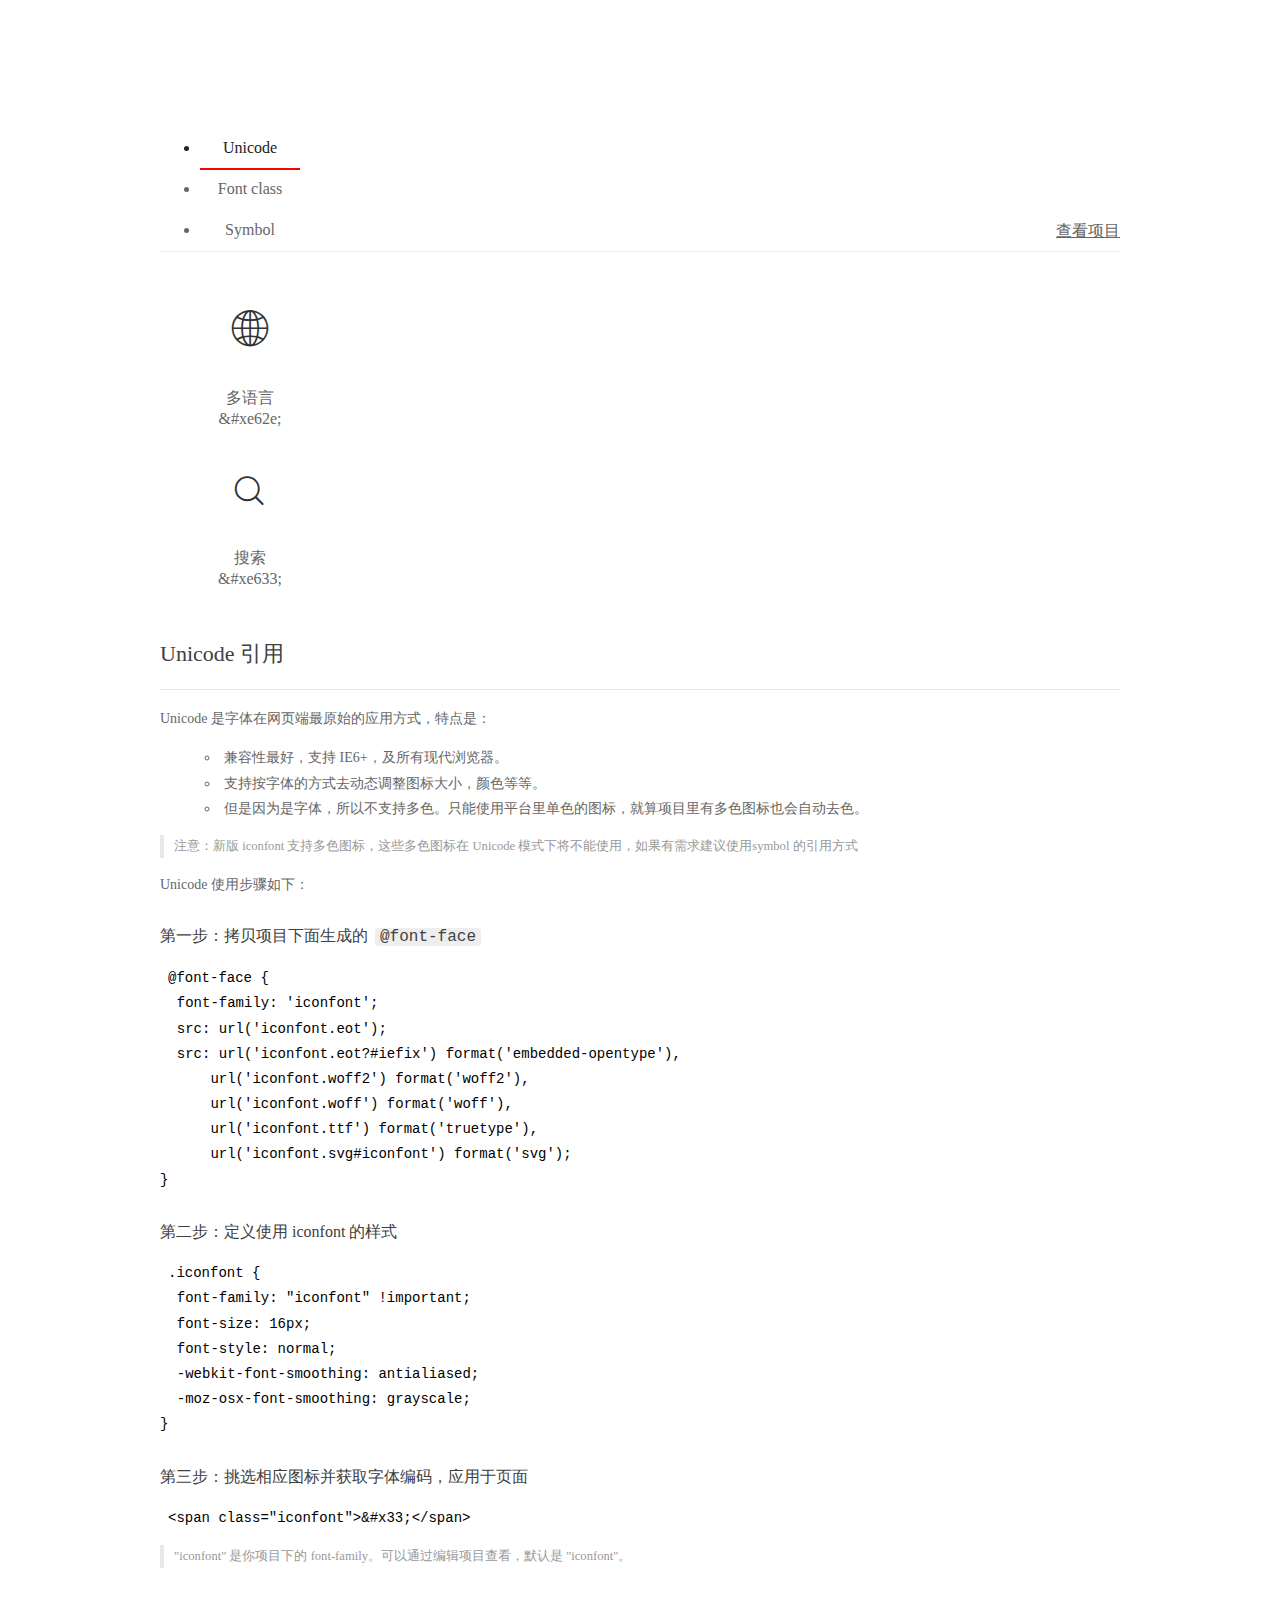
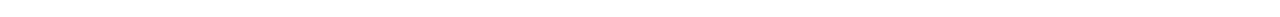
==== nova-free/assets/fonts/demo_index.html @ 1ddeea86 "first commit" ====
<!DOCTYPE html>
<html>
<head>
  <meta charset="utf-8"/>
  <title>IconFont Demo</title>
  <link rel="shortcut icon" href="https://img.alicdn.com/tps/i4/TB1_oz6GVXXXXaFXpXXJDFnIXXX-64-64.ico" type="image/x-icon"/>
  <link rel="stylesheet" href="https://g.alicdn.com/thx/cube/1.3.2/cube.min.css">
  <link rel="stylesheet" href="demo.css">
  <link rel="stylesheet" href="iconfont.css">
  <script src="iconfont.js"></script>
  <!-- jQuery -->
  <script src="https://a1.alicdn.com/oss/uploads/2018/12/26/7bfddb60-08e8-11e9-9b04-53e73bb6408b.js"></script>
  <!-- 代码高亮 -->
  <script src="https://a1.alicdn.com/oss/uploads/2018/12/26/a3f714d0-08e6-11e9-8a15-ebf944d7534c.js"></script>
</head>
<body>
  <div class="main">
    <h1 class="logo"><a href="https://www.iconfont.cn/" title="iconfont 首页" target="_blank">&#xe86b;</a></h1>
    <div class="nav-tabs">
      <ul id="tabs" class="dib-box">
        <li class="dib active"><span>Unicode</span></li>
        <li class="dib"><span>Font class</span></li>
        <li class="dib"><span>Symbol</span></li>
      </ul>
      
      <a href="https://www.iconfont.cn/manage/index?manage_type=myprojects&projectId=1523147" target="_blank" class="nav-more">查看项目</a>
      
    </div>
    <div class="tab-container">
      <div class="content unicode" style="display: block;">
          <ul class="icon_lists dib-box">
          
            <li class="dib">
              <span class="icon iconfont">&#xe62e;</span>
                <div class="name">多语言</div>
                <div class="code-name">&amp;#xe62e;</div>
              </li>
          
            <li class="dib">
              <span class="icon iconfont">&#xe633;</span>
                <div class="name">搜索</div>
                <div class="code-name">&amp;#xe633;</div>
              </li>
          
          </ul>
          <div class="article markdown">
          <h2 id="unicode-">Unicode 引用</h2>
          <hr>

          <p>Unicode 是字体在网页端最原始的应用方式，特点是：</p>
          <ul>
            <li>兼容性最好，支持 IE6+，及所有现代浏览器。</li>
            <li>支持按字体的方式去动态调整图标大小，颜色等等。</li>
            <li>但是因为是字体，所以不支持多色。只能使用平台里单色的图标，就算项目里有多色图标也会自动去色。</li>
          </ul>
          <blockquote>
            <p>注意：新版 iconfont 支持多色图标，这些多色图标在 Unicode 模式下将不能使用，如果有需求建议使用symbol 的引用方式</p>
          </blockquote>
          <p>Unicode 使用步骤如下：</p>
          <h3 id="-font-face">第一步：拷贝项目下面生成的 <code>@font-face</code></h3>
<pre><code class="language-css"
>@font-face {
  font-family: 'iconfont';
  src: url('iconfont.eot');
  src: url('iconfont.eot?#iefix') format('embedded-opentype'),
      url('iconfont.woff2') format('woff2'),
      url('iconfont.woff') format('woff'),
      url('iconfont.ttf') format('truetype'),
      url('iconfont.svg#iconfont') format('svg');
}
</code></pre>
          <h3 id="-iconfont-">第二步：定义使用 iconfont 的样式</h3>
<pre><code class="language-css"
>.iconfont {
  font-family: "iconfont" !important;
  font-size: 16px;
  font-style: normal;
  -webkit-font-smoothing: antialiased;
  -moz-osx-font-smoothing: grayscale;
}
</code></pre>
          <h3 id="-">第三步：挑选相应图标并获取字体编码，应用于页面</h3>
<pre>
<code class="language-html"
>&lt;span class="iconfont"&gt;&amp;#x33;&lt;/span&gt;
</code></pre>
          <blockquote>
            <p>"iconfont" 是你项目下的 font-family。可以通过编辑项目查看，默认是 "iconfont"。</p>
          </blockquote>
          </div>
      </div>
      <div class="content font-class">
        <ul class="icon_lists dib-box">
          
          <li class="dib">
            <span class="icon iconfont icon-duoyuyan"></span>
            <div class="name">
              多语言
            </div>
            <div class="code-name">.icon-duoyuyan
            </div>
          </li>
          
          <li class="dib">
            <span class="icon iconfont icon-sousuo"></span>
            <div class="name">
              搜索
            </div>
            <div class="code-name">.icon-sousuo
            </div>
          </li>
          
        </ul>
        <div class="article markdown">
        <h2 id="font-class-">font-class 引用</h2>
        <hr>

        <p>font-class 是 Unicode 使用方式的一种变种，主要是解决 Unicode 书写不直观，语意不明确的问题。</p>
        <p>与 Unicode 使用方式相比，具有如下特点：</p>
        <ul>
          <li>兼容性良好，支持 IE8+，及所有现代浏览器。</li>
          <li>相比于 Unicode 语意明确，书写更直观。可以很容易分辨这个 icon 是什么。</li>
          <li>因为使用 class 来定义图标，所以当要替换图标时，只需要修改 class 里面的 Unicode 引用。</li>
          <li>不过因为本质上还是使用的字体，所以多色图标还是不支持的。</li>
        </ul>
        <p>使用步骤如下：</p>
        <h3 id="-fontclass-">第一步：引入项目下面生成的 fontclass 代码：</h3>
<pre><code class="language-html">&lt;link rel="stylesheet" href="./iconfont.css"&gt;
</code></pre>
        <h3 id="-">第二步：挑选相应图标并获取类名，应用于页面：</h3>
<pre><code class="language-html">&lt;span class="iconfont icon-xxx"&gt;&lt;/span&gt;
</code></pre>
        <blockquote>
          <p>"
            iconfont" 是你项目下的 font-family。可以通过编辑项目查看，默认是 "iconfont"。</p>
        </blockquote>
      </div>
      </div>
      <div class="content symbol">
          <ul class="icon_lists dib-box">
          
            <li class="dib">
                <svg class="icon svg-icon" aria-hidden="true">
                  <use xlink:href="#icon-duoyuyan"></use>
                </svg>
                <div class="name">多语言</div>
                <div class="code-name">#icon-duoyuyan</div>
            </li>
          
            <li class="dib">
                <svg class="icon svg-icon" aria-hidden="true">
                  <use xlink:href="#icon-sousuo"></use>
                </svg>
                <div class="name">搜索</div>
                <div class="code-name">#icon-sousuo</div>
            </li>
          
          </ul>
          <div class="article markdown">
          <h2 id="symbol-">Symbol 引用</h2>
          <hr>

          <p>这是一种全新的使用方式，应该说这才是未来的主流，也是平台目前推荐的用法。相关介绍可以参考这篇<a href="">文章</a>
            这种用法其实是做了一个 SVG 的集合，与另外两种相比具有如下特点：</p>
          <ul>
            <li>支持多色图标了，不再受单色限制。</li>
            <li>通过一些技巧，支持像字体那样，通过 <code>font-size</code>, <code>color</code> 来调整样式。</li>
            <li>兼容性较差，支持 IE9+，及现代浏览器。</li>
            <li>浏览器渲染 SVG 的性能一般，还不如 png。</li>
          </ul>
          <p>使用步骤如下：</p>
          <h3 id="-symbol-">第一步：引入项目下面生成的 symbol 代码：</h3>
<pre><code class="language-html">&lt;script src="./iconfont.js"&gt;&lt;/script&gt;
</code></pre>
          <h3 id="-css-">第二步：加入通用 CSS 代码（引入一次就行）：</h3>
<pre><code class="language-html">&lt;style&gt;
.icon {
  width: 1em;
  height: 1em;
  vertical-align: -0.15em;
  fill: currentColor;
  overflow: hidden;
}
&lt;/style&gt;
</code></pre>
          <h3 id="-">第三步：挑选相应图标并获取类名，应用于页面：</h3>
<pre><code class="language-html">&lt;svg class="icon" aria-hidden="true"&gt;
  &lt;use xlink:href="#icon-xxx"&gt;&lt;/use&gt;
&lt;/svg&gt;
</code></pre>
          </div>
      </div>

    </div>
  </div>
  <script>
  $(document).ready(function () {
      $('.tab-container .content:first').show()

      $('#tabs li').click(function (e) {
        var tabContent = $('.tab-container .content')
        var index = $(this).index()

        if ($(this).hasClass('active')) {
          return
        } else {
          $('#tabs li').removeClass('active')
          $(this).addClass('active')

          tabContent.hide().eq(index).fadeIn()
        }
      })
    })
  </script>
</body>
</html>
---- nova-free/assets/fonts/demo.css ----
/* Logo 字体 */
@font-face {
  font-family: "iconfont logo";
  src: url('https://at.alicdn.com/t/font_985780_km7mi63cihi.eot?t=1545807318834');
  src: url('https://at.alicdn.com/t/font_985780_km7mi63cihi.eot?t=1545807318834#iefix') format('embedded-opentype'),
    url('https://at.alicdn.com/t/font_985780_km7mi63cihi.woff?t=1545807318834') format('woff'),
    url('https://at.alicdn.com/t/font_985780_km7mi63cihi.ttf?t=1545807318834') format('truetype'),
    url('https://at.alicdn.com/t/font_985780_km7mi63cihi.svg?t=1545807318834#iconfont') format('svg');
}

.logo {
  font-family: "iconfont logo";
  font-size: 160px;
  font-style: normal;
  -webkit-font-smoothing: antialiased;
  -moz-osx-font-smoothing: grayscale;
}

/* tabs */
.nav-tabs {
  position: relative;
}

.nav-tabs .nav-more {
  position: absolute;
  right: 0;
  bottom: 0;
  height: 42px;
  line-height: 42px;
  color: #666;
}

#tabs {
  border-bottom: 1px solid #eee;
}

#tabs li {
  cursor: pointer;
  width: 100px;
  height: 40px;
  line-height: 40px;
  text-align: center;
  font-size: 16px;
  border-bottom: 2px solid transparent;
  position: relative;
  z-index: 1;
  margin-bottom: -1px;
  color: #666;
}


#tabs .active {
  border-bottom-color: #f00;
  color: #222;
}

.tab-container .content {
  display: none;
}

/* 页面布局 */
.main {
  padding: 30px 100px;
  width: 960px;
  margin: 0 auto;
}

.main .logo {
  color: #333;
  text-align: left;
  margin-bottom: 30px;
  line-height: 1;
  height: 110px;
  margin-top: -50px;
  overflow: hidden;
  *zoom: 1;
}

.main .logo a {
  font-size: 160px;
  color: #333;
}

.helps {
  margin-top: 40px;
}

.helps pre {
  padding: 20px;
  margin: 10px 0;
  border: solid 1px #e7e1cd;
  background-color: #fffdef;
  overflow: auto;
}

.icon_lists {
  width: 100% !important;
  overflow: hidden;
  *zoom: 1;
}

.icon_lists li {
  width: 100px;
  margin-bottom: 10px;
  margin-right: 20px;
  text-align: center;
  list-style: none !important;
  cursor: default;
}

.icon_lists li .code-name {
  line-height: 1.2;
}

.icon_lists .icon {
  display: block;
  height: 100px;
  line-height: 100px;
  font-size: 42px;
  margin: 10px auto;
  color: #333;
  -webkit-transition: font-size 0.25s linear, width 0.25s linear;
  -moz-transition: font-size 0.25s linear, width 0.25s linear;
  transition: font-size 0.25s linear, width 0.25s linear;
}

.icon_lists .icon:hover {
  font-size: 100px;
}

.icon_lists .svg-icon {
  /* 通过设置 font-size 来改变图标大小 */
  width: 1em;
  /* 图标和文字相邻时，垂直对齐 */
  vertical-align: -0.15em;
  /* 通过设置 color 来改变 SVG 的颜色/fill */
  fill: currentColor;
  /* path 和 stroke 溢出 viewBox 部分在 IE 下会显示
      normalize.css 中也包含这行 */
  overflow: hidden;
}

.icon_lists li .name,
.icon_lists li .code-name {
  color: #666;
}

/* markdown 样式 */
.markdown {
  color: #666;
  font-size: 14px;
  line-height: 1.8;
}

.highlight {
  line-height: 1.5;
}

.markdown img {
  vertical-align: middle;
  max-width: 100%;
}

.markdown h1 {
  color: #404040;
  font-weight: 500;
  line-height: 40px;
  margin-bottom: 24px;
}

.markdown h2,
.markdown h3,
.markdown h4,
.markdown h5,
.markdown h6 {
  color: #404040;
  margin: 1.6em 0 0.6em 0;
  font-weight: 500;
  clear: both;
}

.markdown h1 {
  font-size: 28px;
}

.markdown h2 {
  font-size: 22px;
}

.markdown h3 {
  font-size: 16px;
}

.markdown h4 {
  font-size: 14px;
}

.markdown h5 {
  font-size: 12px;
}

.markdown h6 {
  font-size: 12px;
}

.markdown hr {
  height: 1px;
  border: 0;
  background: #e9e9e9;
  margin: 16px 0;
  clear: both;
}

.markdown p {
  margin: 1em 0;
}

.markdown>p,
.markdown>blockquote,
.markdown>.highlight,
.markdown>ol,
.markdown>ul {
  width: 80%;
}

.markdown ul>li {
  list-style: circle;
}

.markdown>ul li,
.markdown blockquote ul>li {
  margin-left: 20px;
  padding-left: 4px;
}

.markdown>ul li p,
.markdown>ol li p {
  margin: 0.6em 0;
}

.markdown ol>li {
  list-style: decimal;
}

.markdown>ol li,
.markdown blockquote ol>li {
  margin-left: 20px;
  padding-left: 4px;
}

.markdown code {
  margin: 0 3px;
  padding: 0 5px;
  background: #eee;
  border-radius: 3px;
}

.markdown strong,
.markdown b {
  font-weight: 600;
}

.markdown>table {
  border-collapse: collapse;
  border-spacing: 0px;
  empty-cells: show;
  border: 1px solid #e9e9e9;
  width: 95%;
  margin-bottom: 24px;
}

.markdown>table th {
  white-space: nowrap;
  color: #333;
  font-weight: 600;
}

.markdown>table th,
.markdown>table td {
  border: 1px solid #e9e9e9;
  padding: 8px 16px;
  text-align: left;
}

.markdown>table th {
  background: #F7F7F7;
}

.markdown blockquote {
  font-size: 90%;
  color: #999;
  border-left: 4px solid #e9e9e9;
  padding-left: 0.8em;
  margin: 1em 0;
}

.markdown blockquote p {
  margin: 0;
}

.markdown .anchor {
  opacity: 0;
  transition: opacity 0.3s ease;
  margin-left: 8px;
}

.markdown .waiting {
  color: #ccc;
}

.markdown h1:hover .anchor,
.markdown h2:hover .anchor,
.markdown h3:hover .anchor,
.markdown h4:hover .anchor,
.markdown h5:hover .anchor,
.markdown h6:hover .anchor {
  opacity: 1;
  display: inline-block;
}

.markdown>br,
.markdown>p>br {
  clear: both;
}


.hljs {
  display: block;
  background: white;
  padding: 0.5em;
  color: #333333;
  overflow-x: auto;
}

.hljs-comment,
.hljs-meta {
  color: #969896;
}

.hljs-string,
.hljs-variable,
.hljs-template-variable,
.hljs-strong,
.hljs-emphasis,
.hljs-quote {
  color: #df5000;
}

.hljs-keyword,
.hljs-selector-tag,
.hljs-type {
  color: #a71d5d;
}

.hljs-literal,
.hljs-symbol,
.hljs-bullet,
.hljs-attribute {
  color: #0086b3;
}

.hljs-section,
.hljs-name {
  color: #63a35c;
}

.hljs-tag {
  color: #333333;
}

.hljs-title,
.hljs-attr,
.hljs-selector-id,
.hljs-selector-class,
.hljs-selector-attr,
.hljs-selector-pseudo {
  color: #795da3;
}

.hljs-addition {
  color: #55a532;
  background-color: #eaffea;
}

.hljs-deletion {
  color: #bd2c00;
  background-color: #ffecec;
}

.hljs-link {
  text-decoration: underline;
}

/* 代码高亮 */
/* PrismJS 1.15.0
https://prismjs.com/download.html#themes=prism&languages=markup+css+clike+javascript */
/**
 * prism.js default theme for JavaScript, CSS and HTML
 * Based on dabblet (http://dabblet.com)
 * @author Lea Verou
 */
code[class*="language-"],
pre[class*="language-"] {
  color: black;
  background: none;
  text-shadow: 0 1px white;
  font-family: Consolas, Monaco, 'Andale Mono', 'Ubuntu Mono', monospace;
  text-align: left;
  white-space: pre;
  word-spacing: normal;
  word-break: normal;
  word-wrap: normal;
  line-height: 1.5;

  -moz-tab-size: 4;
  -o-tab-size: 4;
  tab-size: 4;

  -webkit-hyphens: none;
  -moz-hyphens: none;
  -ms-hyphens: none;
  hyphens: none;
}

pre[class*="language-"]::-moz-selection,
pre[class*="language-"] ::-moz-selection,
code[class*="language-"]::-moz-selection,
code[class*="language-"] ::-moz-selection {
  text-shadow: none;
  background: #b3d4fc;
}

pre[class*="language-"]::selection,
pre[class*="language-"] ::selection,
code[class*="language-"]::selection,
code[class*="language-"] ::selection {
  text-shadow: none;
  background: #b3d4fc;
}

@media print {

  code[class*="language-"],
  pre[class*="language-"] {
    text-shadow: none;
  }
}

/* Code blocks */
pre[class*="language-"] {
  padding: 1em;
  margin: .5em 0;
  overflow: auto;
}

:not(pre)>code[class*="language-"],
pre[class*="language-"] {
  background: #f5f2f0;
}

/* Inline code */
:not(pre)>code[class*="language-"] {
  padding: .1em;
  border-radius: .3em;
  white-space: normal;
}

.token.comment,
.token.prolog,
.token.doctype,
.token.cdata {
  color: slategray;
}

.token.punctuation {
  color: #999;
}

.namespace {
  opacity: .7;
}

.token.property,
.token.tag,
.token.boolean,
.token.number,
.token.constant,
.token.symbol,
.token.deleted {
  color: #905;
}

.token.selector,
.token.attr-name,
.token.string,
.token.char,
.token.builtin,
.token.inserted {
  color: #690;
}

.token.operator,
.token.entity,
.token.url,
.language-css .token.string,
.style .token.string {
  color: #9a6e3a;
  background: hsla(0, 0%, 100%, .5);
}

.token.atrule,
.token.attr-value,
.token.keyword {
  color: #07a;
}

.token.function,
.token.class-name {
  color: #DD4A68;
}

.token.regex,
.token.important,
.token.variable {
  color: #e90;
}

.token.important,
.token.bold {
  font-weight: bold;
}

.token.italic {
  font-style: italic;
}

.token.entity {
  cursor: help;
}
---- nova-free/assets/fonts/iconfont.css ----
@font-face {font-family: "iconfont";
  src: url('iconfont.eot?t=1598242923813'); /* IE9 */
  src: url('iconfont.eot?t=1598242923813#iefix') format('embedded-opentype'), /* IE6-IE8 */
  url('[data-uri]') format('woff2'),
  url('iconfont.woff?t=1598242923813') format('woff'),
  url('iconfont.ttf?t=1598242923813') format('truetype'), /* chrome, firefox, opera, Safari, Android, iOS 4.2+ */
  url('iconfont.svg?t=1598242923813#iconfont') format('svg'); /* iOS 4.1- */
}

.iconfont {
  font-family: "iconfont" !important;
  font-size: 16px;
  font-style: normal;
  -webkit-font-smoothing: antialiased;
  -moz-osx-font-smoothing: grayscale;
}

.icon-duoyuyan:before {
  content: "\e62e";
}

.icon-sousuo:before {
  content: "\e633";
}
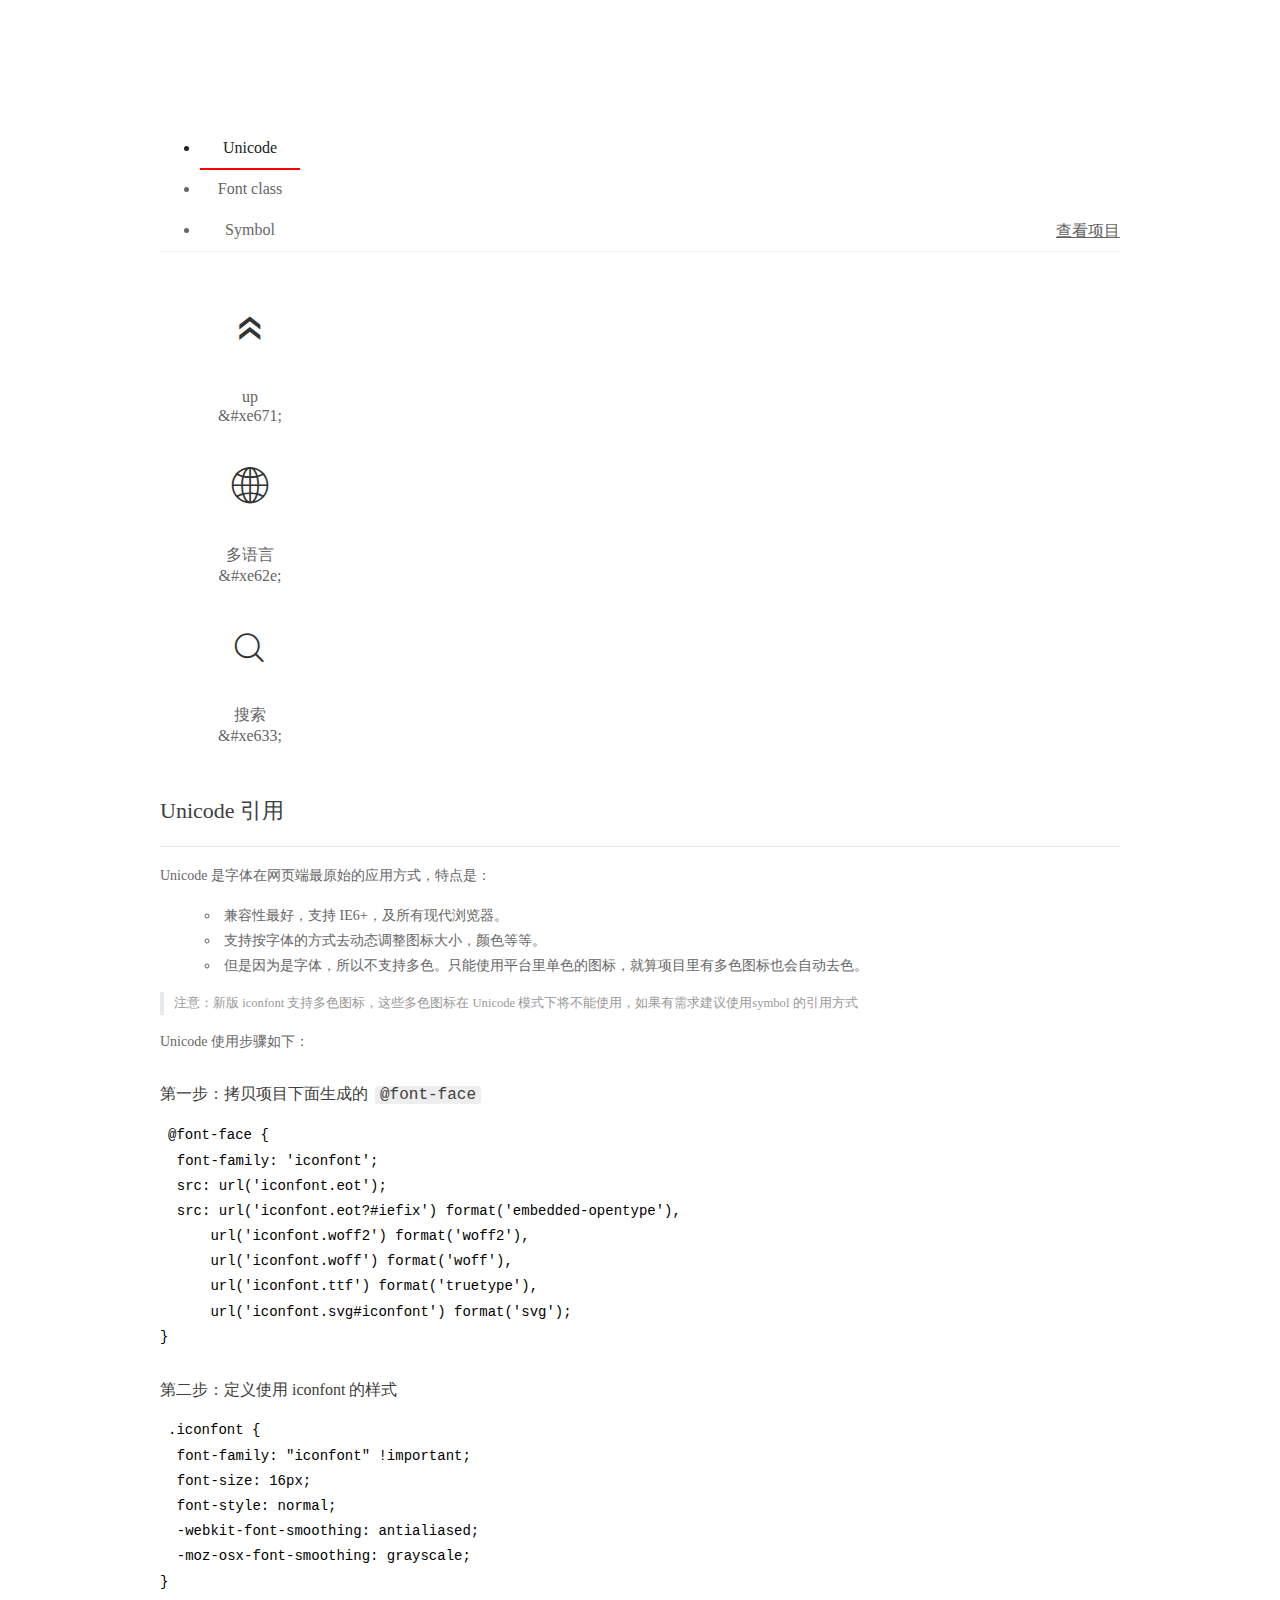
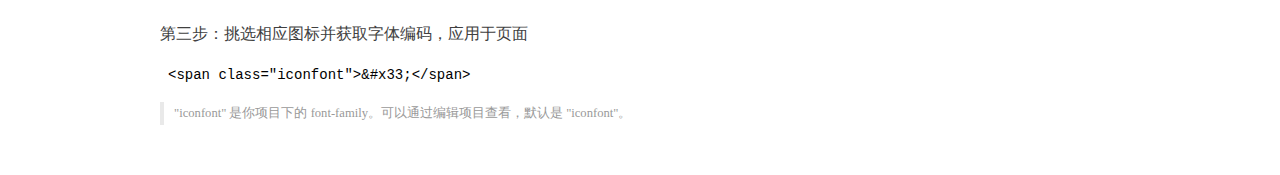
==== commit ef7607de: "添加回到顶部效果" ====
--- a/nova-free/assets/fonts/demo_index.html
+++ b/nova-free/assets/fonts/demo_index.html
@@ -31,6 +31,12 @@
           <ul class="icon_lists dib-box">
           
             <li class="dib">
+              <span class="icon iconfont">&#xe671;</span>
+                <div class="name">up</div>
+                <div class="code-name">&amp;#xe671;</div>
+              </li>
+          
+            <li class="dib">
               <span class="icon iconfont">&#xe62e;</span>
                 <div class="name">多语言</div>
                 <div class="code-name">&amp;#xe62e;</div>
@@ -93,6 +99,15 @@
         <ul class="icon_lists dib-box">
           
           <li class="dib">
+            <span class="icon iconfont icon-up"></span>
+            <div class="name">
+              up
+            </div>
+            <div class="code-name">.icon-up
+            </div>
+          </li>
+          
+          <li class="dib">
             <span class="icon iconfont icon-duoyuyan"></span>
             <div class="name">
               多语言
@@ -141,6 +156,14 @@
           
             <li class="dib">
                 <svg class="icon svg-icon" aria-hidden="true">
+                  <use xlink:href="#icon-up"></use>
+                </svg>
+                <div class="name">up</div>
+                <div class="code-name">#icon-up</div>
+            </li>
+          
+            <li class="dib">
+                <svg class="icon svg-icon" aria-hidden="true">
                   <use xlink:href="#icon-duoyuyan"></use>
                 </svg>
                 <div class="name">多语言</div>
--- a/nova-free/assets/fonts/iconfont.css
+++ b/nova-free/assets/fonts/iconfont.css
@@ -1,10 +1,10 @@
 @font-face {font-family: "iconfont";
-  src: url('iconfont.eot?t=1598242923813'); /* IE9 */
-  src: url('iconfont.eot?t=1598242923813#iefix') format('embedded-opentype'), /* IE6-IE8 */
-  url('[data-uri]') format('woff2'),
-  url('iconfont.woff?t=1598242923813') format('woff'),
-  url('iconfont.ttf?t=1598242923813') format('truetype'), /* chrome, firefox, opera, Safari, Android, iOS 4.2+ */
-  url('iconfont.svg?t=1598242923813#iconfont') format('svg'); /* iOS 4.1- */
+  src: url('iconfont.eot?t=1598348810611'); /* IE9 */
+  src: url('iconfont.eot?t=1598348810611#iefix') format('embedded-opentype'), /* IE6-IE8 */
+  url('[data-uri]') format('woff2'),
+  url('iconfont.woff?t=1598348810611') format('woff'),
+  url('iconfont.ttf?t=1598348810611') format('truetype'), /* chrome, firefox, opera, Safari, Android, iOS 4.2+ */
+  url('iconfont.svg?t=1598348810611#iconfont') format('svg'); /* iOS 4.1- */
 }
 
 .iconfont {
@@ -15,6 +15,10 @@
   -moz-osx-font-smoothing: grayscale;
 }
 
+.icon-up:before {
+  content: "\e671";
+}
+
 .icon-duoyuyan:before {
   content: "\e62e";
 }
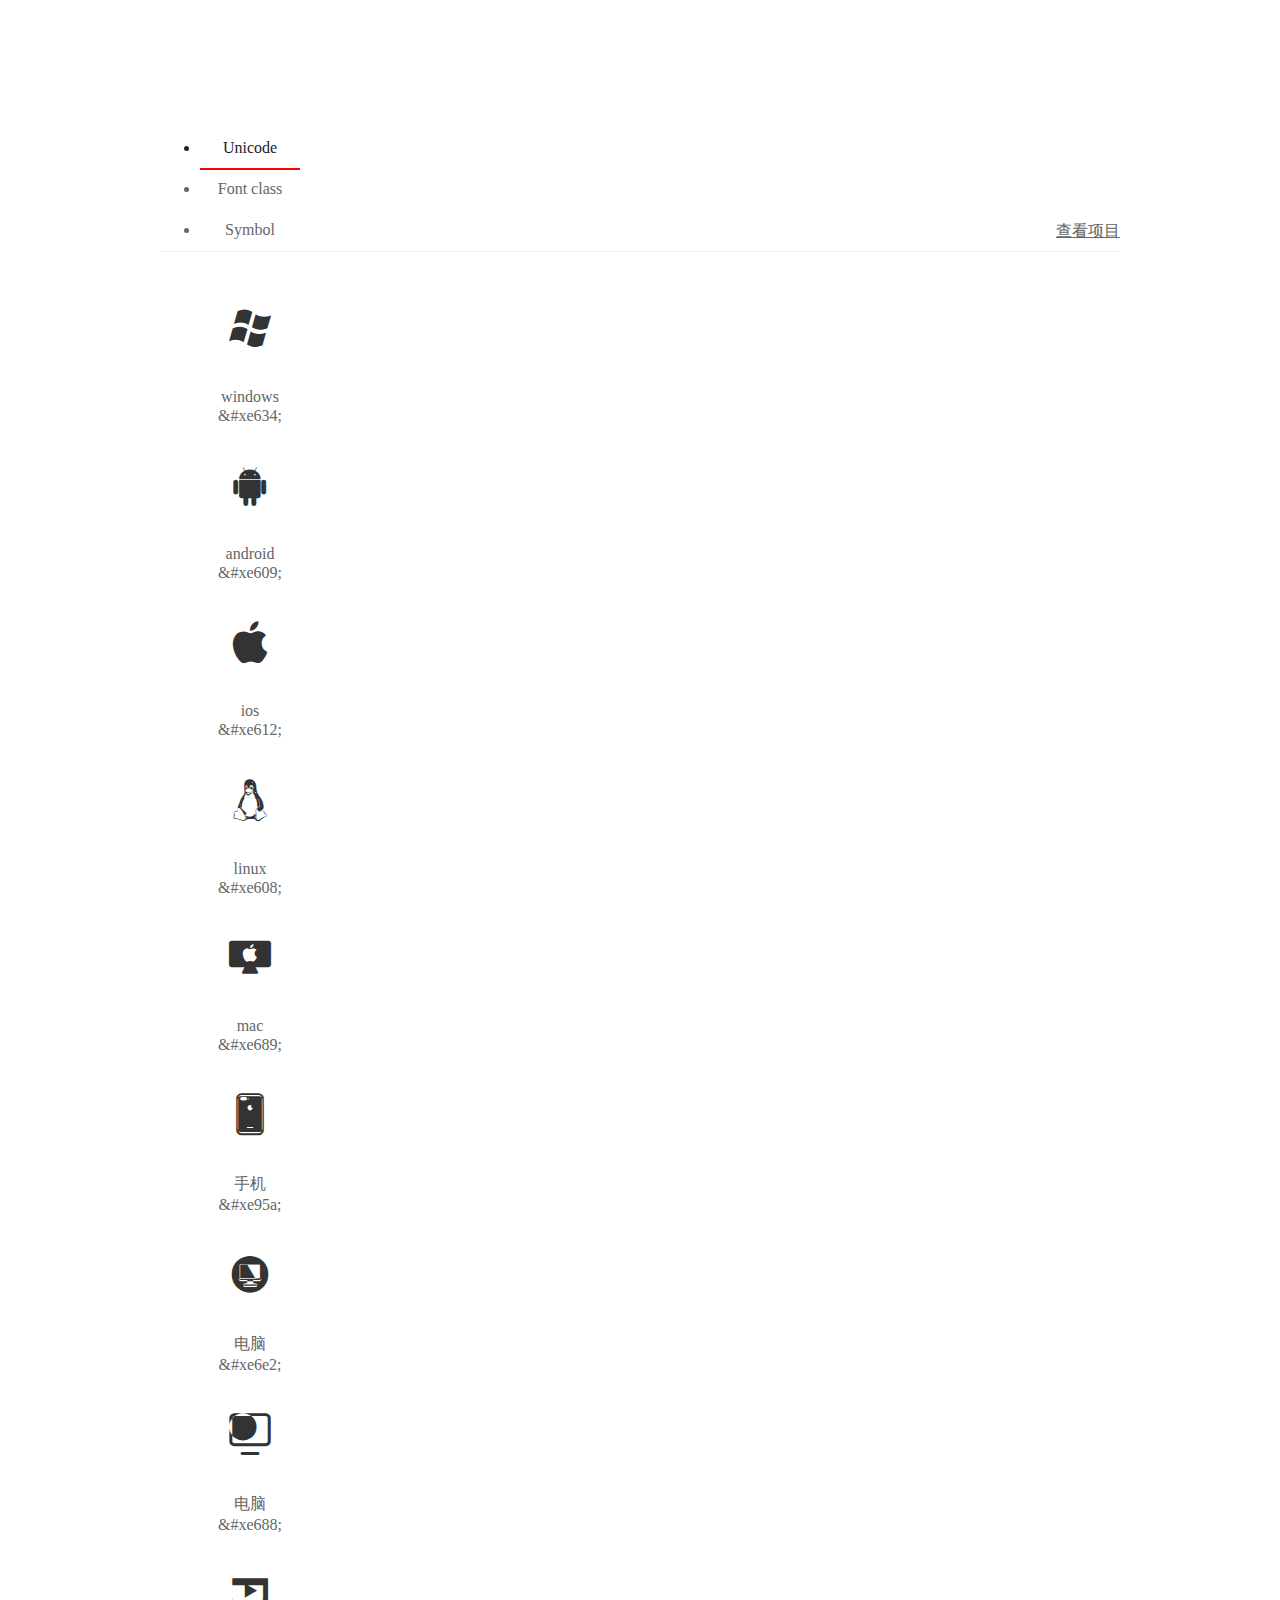
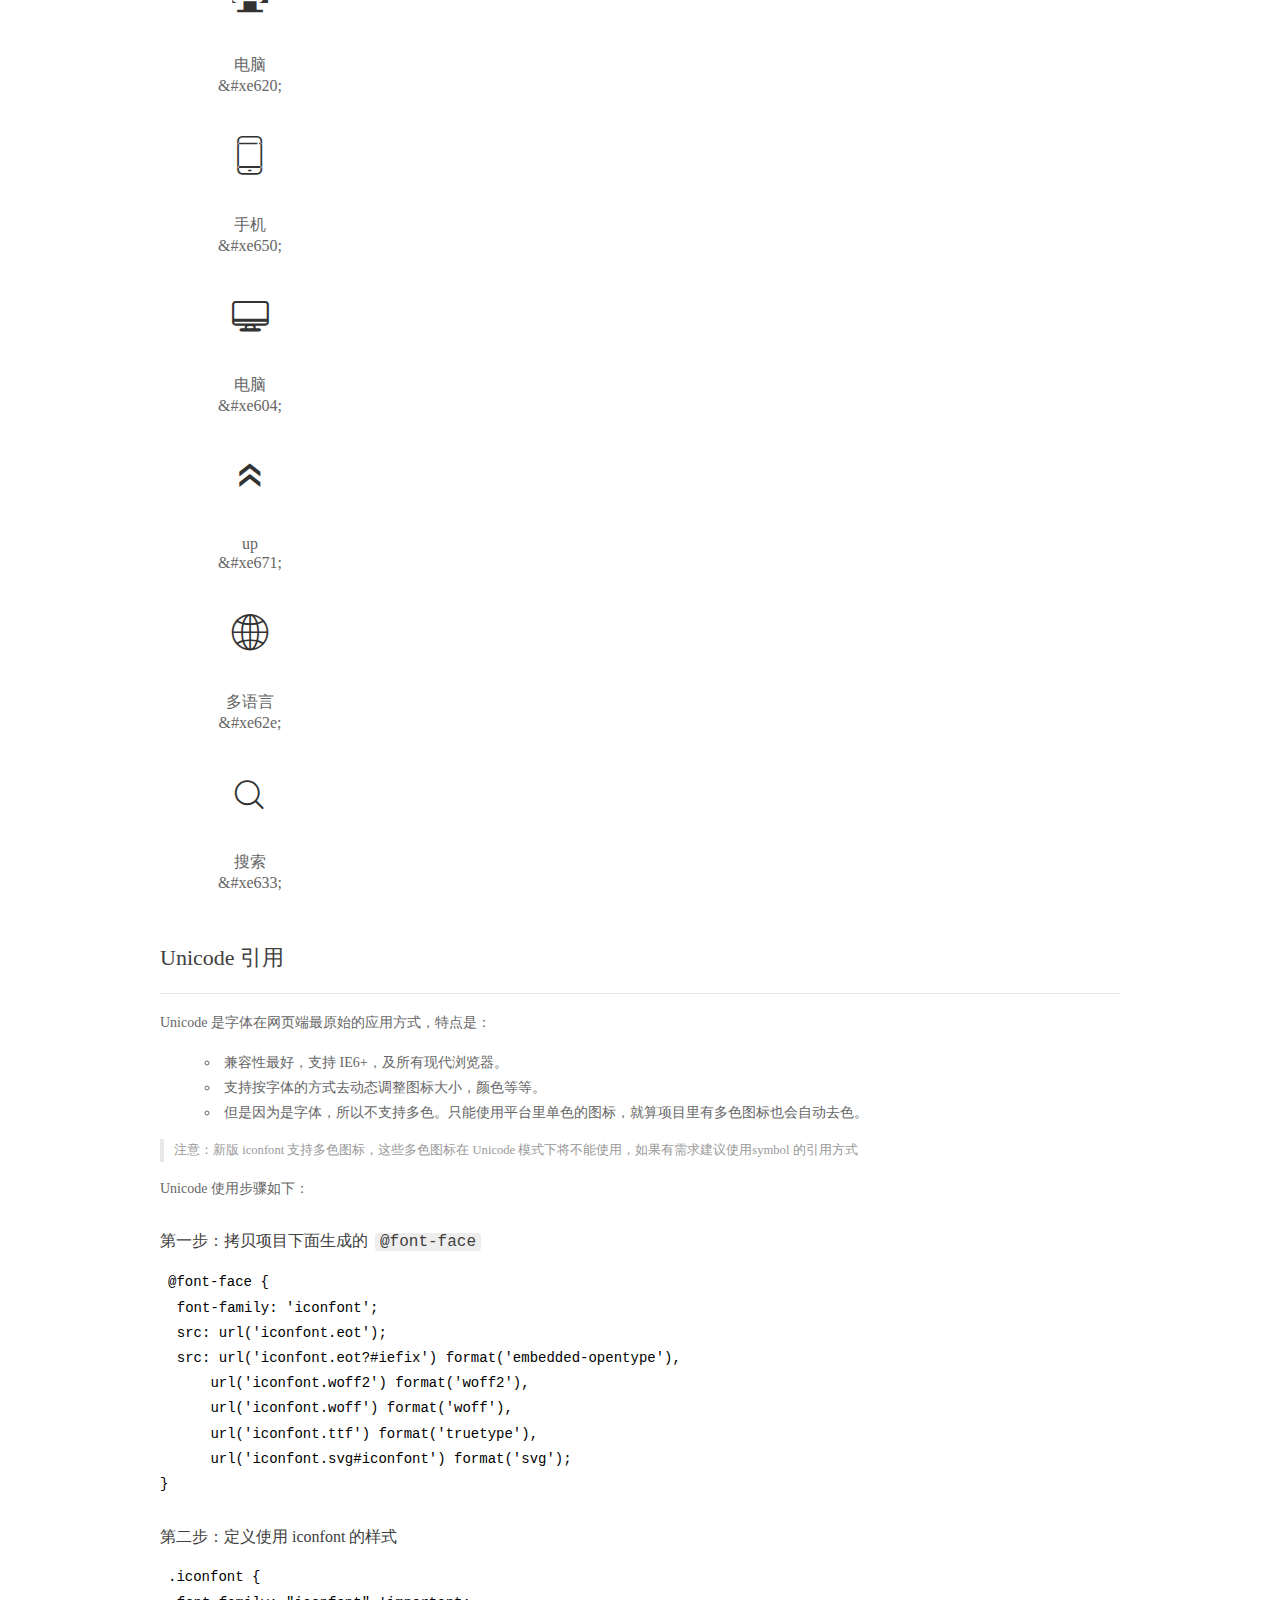
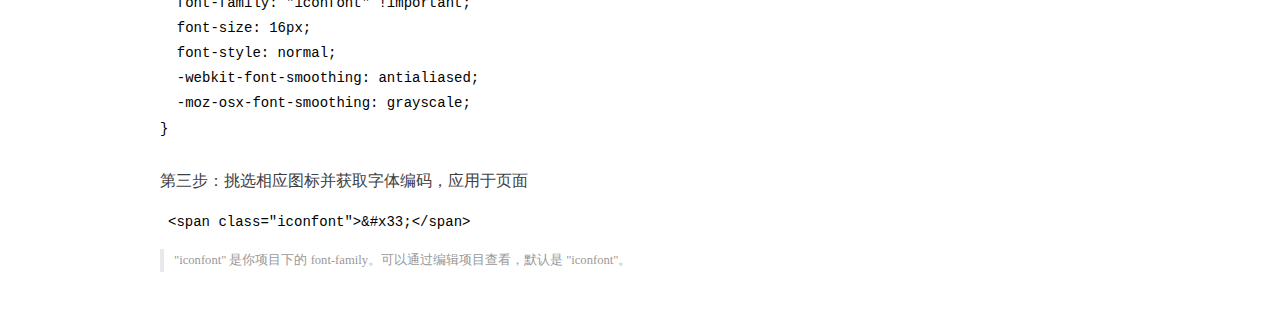
==== commit 2a31e33d: "添加下载" ====
--- a/nova-free/assets/fonts/demo_index.html
+++ b/nova-free/assets/fonts/demo_index.html
@@ -31,6 +31,72 @@
           <ul class="icon_lists dib-box">
           
             <li class="dib">
+              <span class="icon iconfont">&#xe634;</span>
+                <div class="name">windows</div>
+                <div class="code-name">&amp;#xe634;</div>
+              </li>
+          
+            <li class="dib">
+              <span class="icon iconfont">&#xe609;</span>
+                <div class="name">android</div>
+                <div class="code-name">&amp;#xe609;</div>
+              </li>
+          
+            <li class="dib">
+              <span class="icon iconfont">&#xe612;</span>
+                <div class="name">ios</div>
+                <div class="code-name">&amp;#xe612;</div>
+              </li>
+          
+            <li class="dib">
+              <span class="icon iconfont">&#xe608;</span>
+                <div class="name">linux</div>
+                <div class="code-name">&amp;#xe608;</div>
+              </li>
+          
+            <li class="dib">
+              <span class="icon iconfont">&#xe689;</span>
+                <div class="name">mac</div>
+                <div class="code-name">&amp;#xe689;</div>
+              </li>
+          
+            <li class="dib">
+              <span class="icon iconfont">&#xe95a;</span>
+                <div class="name">手机</div>
+                <div class="code-name">&amp;#xe95a;</div>
+              </li>
+          
+            <li class="dib">
+              <span class="icon iconfont">&#xe6e2;</span>
+                <div class="name">电脑</div>
+                <div class="code-name">&amp;#xe6e2;</div>
+              </li>
+          
+            <li class="dib">
+              <span class="icon iconfont">&#xe688;</span>
+                <div class="name">电脑</div>
+                <div class="code-name">&amp;#xe688;</div>
+              </li>
+          
+            <li class="dib">
+              <span class="icon iconfont">&#xe620;</span>
+                <div class="name">电脑</div>
+                <div class="code-name">&amp;#xe620;</div>
+              </li>
+          
+            <li class="dib">
+              <span class="icon iconfont">&#xe650;</span>
+                <div class="name">手机</div>
+                <div class="code-name">&amp;#xe650;</div>
+              </li>
+          
+            <li class="dib">
+              <span class="icon iconfont">&#xe604;</span>
+                <div class="name">电脑</div>
+                <div class="code-name">&amp;#xe604;</div>
+              </li>
+          
+            <li class="dib">
               <span class="icon iconfont">&#xe671;</span>
                 <div class="name">up</div>
                 <div class="code-name">&amp;#xe671;</div>
@@ -99,6 +165,105 @@
         <ul class="icon_lists dib-box">
           
           <li class="dib">
+            <span class="icon iconfont icon-windows"></span>
+            <div class="name">
+              windows
+            </div>
+            <div class="code-name">.icon-windows
+            </div>
+          </li>
+          
+          <li class="dib">
+            <span class="icon iconfont icon-android"></span>
+            <div class="name">
+              android
+            </div>
+            <div class="code-name">.icon-android
+            </div>
+          </li>
+          
+          <li class="dib">
+            <span class="icon iconfont icon-ios"></span>
+            <div class="name">
+              ios
+            </div>
+            <div class="code-name">.icon-ios
+            </div>
+          </li>
+          
+          <li class="dib">
+            <span class="icon iconfont icon-linux"></span>
+            <div class="name">
+              linux
+            </div>
+            <div class="code-name">.icon-linux
+            </div>
+          </li>
+          
+          <li class="dib">
+            <span class="icon iconfont icon-mac"></span>
+            <div class="name">
+              mac
+            </div>
+            <div class="code-name">.icon-mac
+            </div>
+          </li>
+          
+          <li class="dib">
+            <span class="icon iconfont icon-shouji"></span>
+            <div class="name">
+              手机
+            </div>
+            <div class="code-name">.icon-shouji
+            </div>
+          </li>
+          
+          <li class="dib">
+            <span class="icon iconfont icon-diannao"></span>
+            <div class="name">
+              电脑
+            </div>
+            <div class="code-name">.icon-diannao
+            </div>
+          </li>
+          
+          <li class="dib">
+            <span class="icon iconfont icon-diannao1"></span>
+            <div class="name">
+              电脑
+            </div>
+            <div class="code-name">.icon-diannao1
+            </div>
+          </li>
+          
+          <li class="dib">
+            <span class="icon iconfont icon-diannao2"></span>
+            <div class="name">
+              电脑
+            </div>
+            <div class="code-name">.icon-diannao2
+            </div>
+          </li>
+          
+          <li class="dib">
+            <span class="icon iconfont icon-icon--"></span>
+            <div class="name">
+              手机
+            </div>
+            <div class="code-name">.icon-icon--
+            </div>
+          </li>
+          
+          <li class="dib">
+            <span class="icon iconfont icon-icon-test"></span>
+            <div class="name">
+              电脑
+            </div>
+            <div class="code-name">.icon-icon-test
+            </div>
+          </li>
+          
+          <li class="dib">
             <span class="icon iconfont icon-up"></span>
             <div class="name">
               up
@@ -156,6 +321,94 @@
           
             <li class="dib">
                 <svg class="icon svg-icon" aria-hidden="true">
+                  <use xlink:href="#icon-windows"></use>
+                </svg>
+                <div class="name">windows</div>
+                <div class="code-name">#icon-windows</div>
+            </li>
+          
+            <li class="dib">
+                <svg class="icon svg-icon" aria-hidden="true">
+                  <use xlink:href="#icon-android"></use>
+                </svg>
+                <div class="name">android</div>
+                <div class="code-name">#icon-android</div>
+            </li>
+          
+            <li class="dib">
+                <svg class="icon svg-icon" aria-hidden="true">
+                  <use xlink:href="#icon-ios"></use>
+                </svg>
+                <div class="name">ios</div>
+                <div class="code-name">#icon-ios</div>
+            </li>
+          
+            <li class="dib">
+                <svg class="icon svg-icon" aria-hidden="true">
+                  <use xlink:href="#icon-linux"></use>
+                </svg>
+                <div class="name">linux</div>
+                <div class="code-name">#icon-linux</div>
+            </li>
+          
+            <li class="dib">
+                <svg class="icon svg-icon" aria-hidden="true">
+                  <use xlink:href="#icon-mac"></use>
+                </svg>
+                <div class="name">mac</div>
+                <div class="code-name">#icon-mac</div>
+            </li>
+          
+            <li class="dib">
+                <svg class="icon svg-icon" aria-hidden="true">
+                  <use xlink:href="#icon-shouji"></use>
+                </svg>
+                <div class="name">手机</div>
+                <div class="code-name">#icon-shouji</div>
+            </li>
+          
+            <li class="dib">
+                <svg class="icon svg-icon" aria-hidden="true">
+                  <use xlink:href="#icon-diannao"></use>
+                </svg>
+                <div class="name">电脑</div>
+                <div class="code-name">#icon-diannao</div>
+            </li>
+          
+            <li class="dib">
+                <svg class="icon svg-icon" aria-hidden="true">
+                  <use xlink:href="#icon-diannao1"></use>
+                </svg>
+                <div class="name">电脑</div>
+                <div class="code-name">#icon-diannao1</div>
+            </li>
+          
+            <li class="dib">
+                <svg class="icon svg-icon" aria-hidden="true">
+                  <use xlink:href="#icon-diannao2"></use>
+                </svg>
+                <div class="name">电脑</div>
+                <div class="code-name">#icon-diannao2</div>
+            </li>
+          
+            <li class="dib">
+                <svg class="icon svg-icon" aria-hidden="true">
+                  <use xlink:href="#icon-icon--"></use>
+                </svg>
+                <div class="name">手机</div>
+                <div class="code-name">#icon-icon--</div>
+            </li>
+          
+            <li class="dib">
+                <svg class="icon svg-icon" aria-hidden="true">
+                  <use xlink:href="#icon-icon-test"></use>
+                </svg>
+                <div class="name">电脑</div>
+                <div class="code-name">#icon-icon-test</div>
+            </li>
+          
+            <li class="dib">
+                <svg class="icon svg-icon" aria-hidden="true">
                   <use xlink:href="#icon-up"></use>
                 </svg>
                 <div class="name">up</div>
--- a/nova-free/assets/fonts/iconfont.css
+++ b/nova-free/assets/fonts/iconfont.css
@@ -1,10 +1,10 @@
 @font-face {font-family: "iconfont";
-  src: url('iconfont.eot?t=1598348810611'); /* IE9 */
-  src: url('iconfont.eot?t=1598348810611#iefix') format('embedded-opentype'), /* IE6-IE8 */
-  url('[data-uri]') format('woff2'),
-  url('iconfont.woff?t=1598348810611') format('woff'),
-  url('iconfont.ttf?t=1598348810611') format('truetype'), /* chrome, firefox, opera, Safari, Android, iOS 4.2+ */
-  url('iconfont.svg?t=1598348810611#iconfont') format('svg'); /* iOS 4.1- */
+  src: url('iconfont.eot?t=1598520918054'); /* IE9 */
+  src: url('iconfont.eot?t=1598520918054#iefix') format('embedded-opentype'), /* IE6-IE8 */
+  url('[data-uri]') format('woff2'),
+  url('iconfont.woff?t=1598520918054') format('woff'),
+  url('iconfont.ttf?t=1598520918054') format('truetype'), /* chrome, firefox, opera, Safari, Android, iOS 4.2+ */
+  url('iconfont.svg?t=1598520918054#iconfont') format('svg'); /* iOS 4.1- */
 }
 
 .iconfont {
@@ -13,6 +13,50 @@
   font-style: normal;
   -webkit-font-smoothing: antialiased;
   -moz-osx-font-smoothing: grayscale;
+}
+
+.icon-windows:before {
+  content: "\e634";
+}
+
+.icon-android:before {
+  content: "\e609";
+}
+
+.icon-ios:before {
+  content: "\e612";
+}
+
+.icon-linux:before {
+  content: "\e608";
+}
+
+.icon-mac:before {
+  content: "\e689";
+}
+
+.icon-shouji:before {
+  content: "\e95a";
+}
+
+.icon-diannao:before {
+  content: "\e6e2";
+}
+
+.icon-diannao1:before {
+  content: "\e688";
+}
+
+.icon-diannao2:before {
+  content: "\e620";
+}
+
+.icon-icon--:before {
+  content: "\e650";
+}
+
+.icon-icon-test:before {
+  content: "\e604";
 }
 
 .icon-up:before {
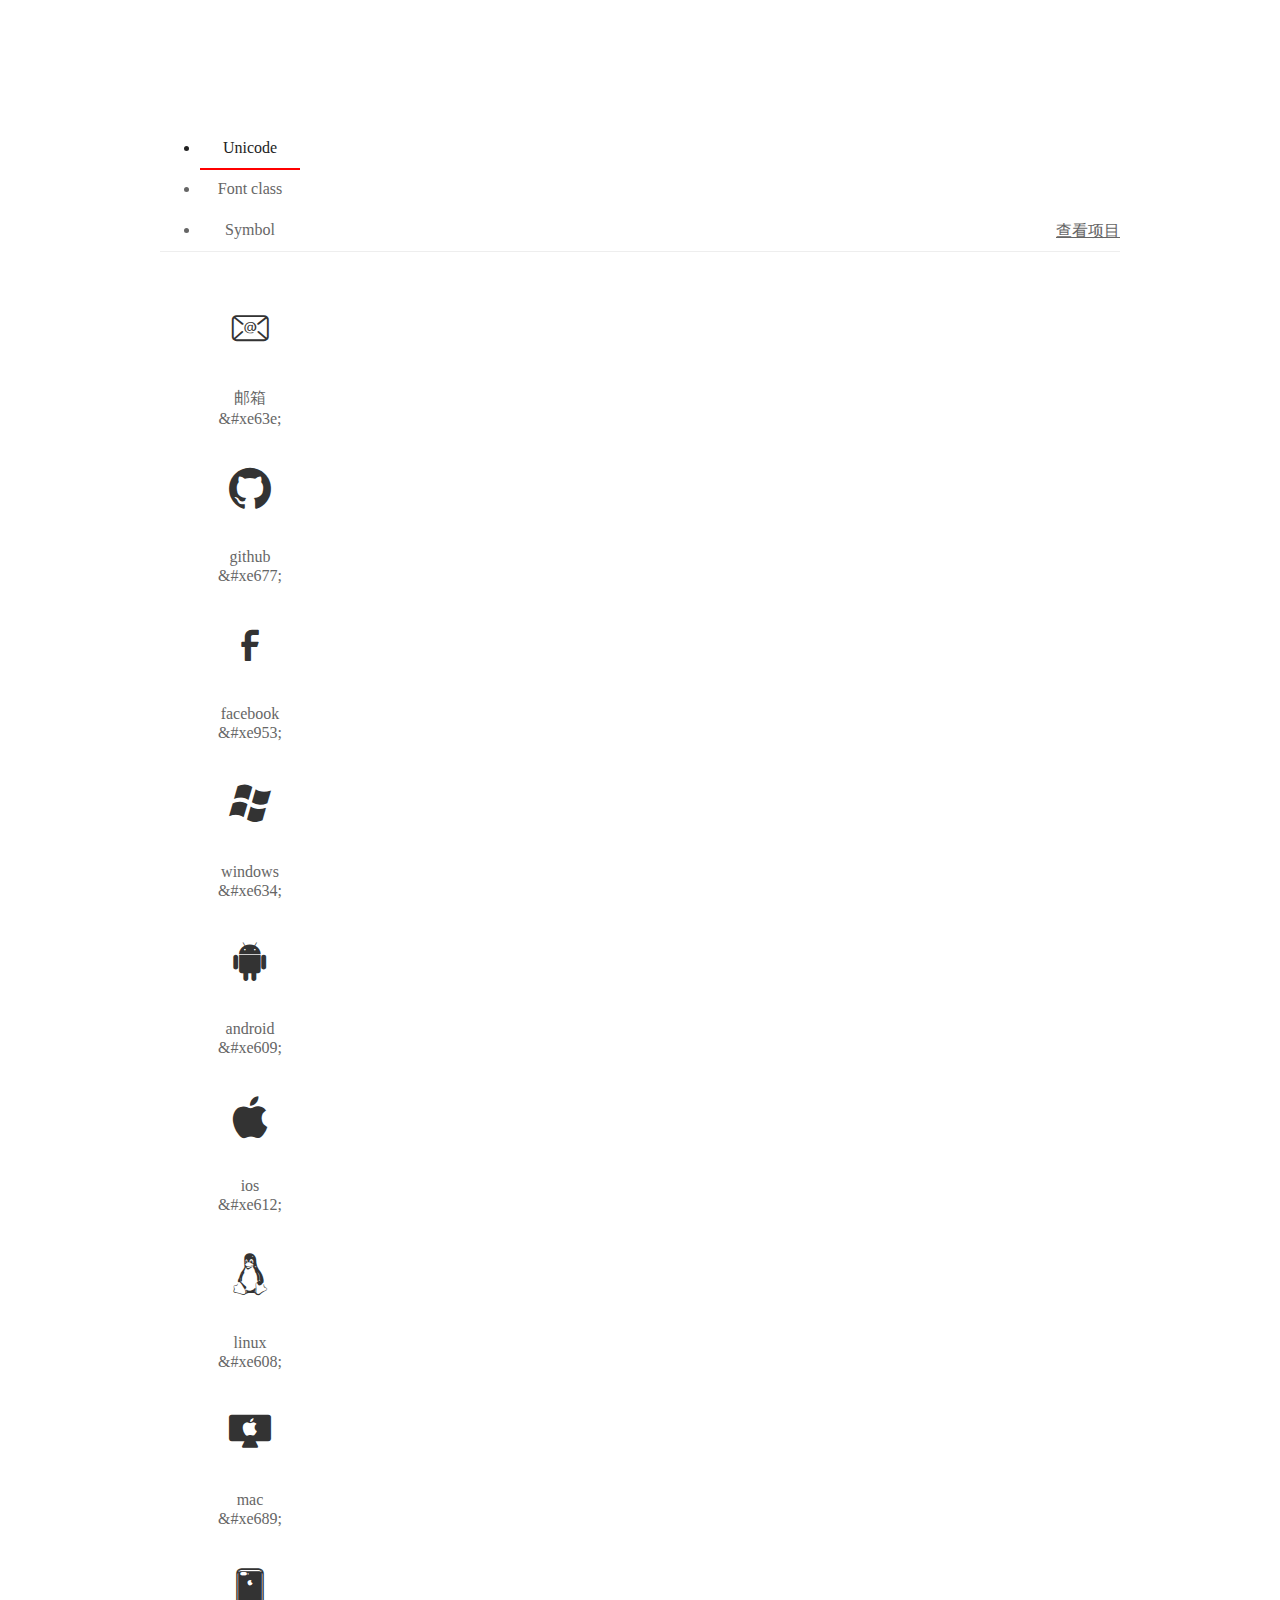
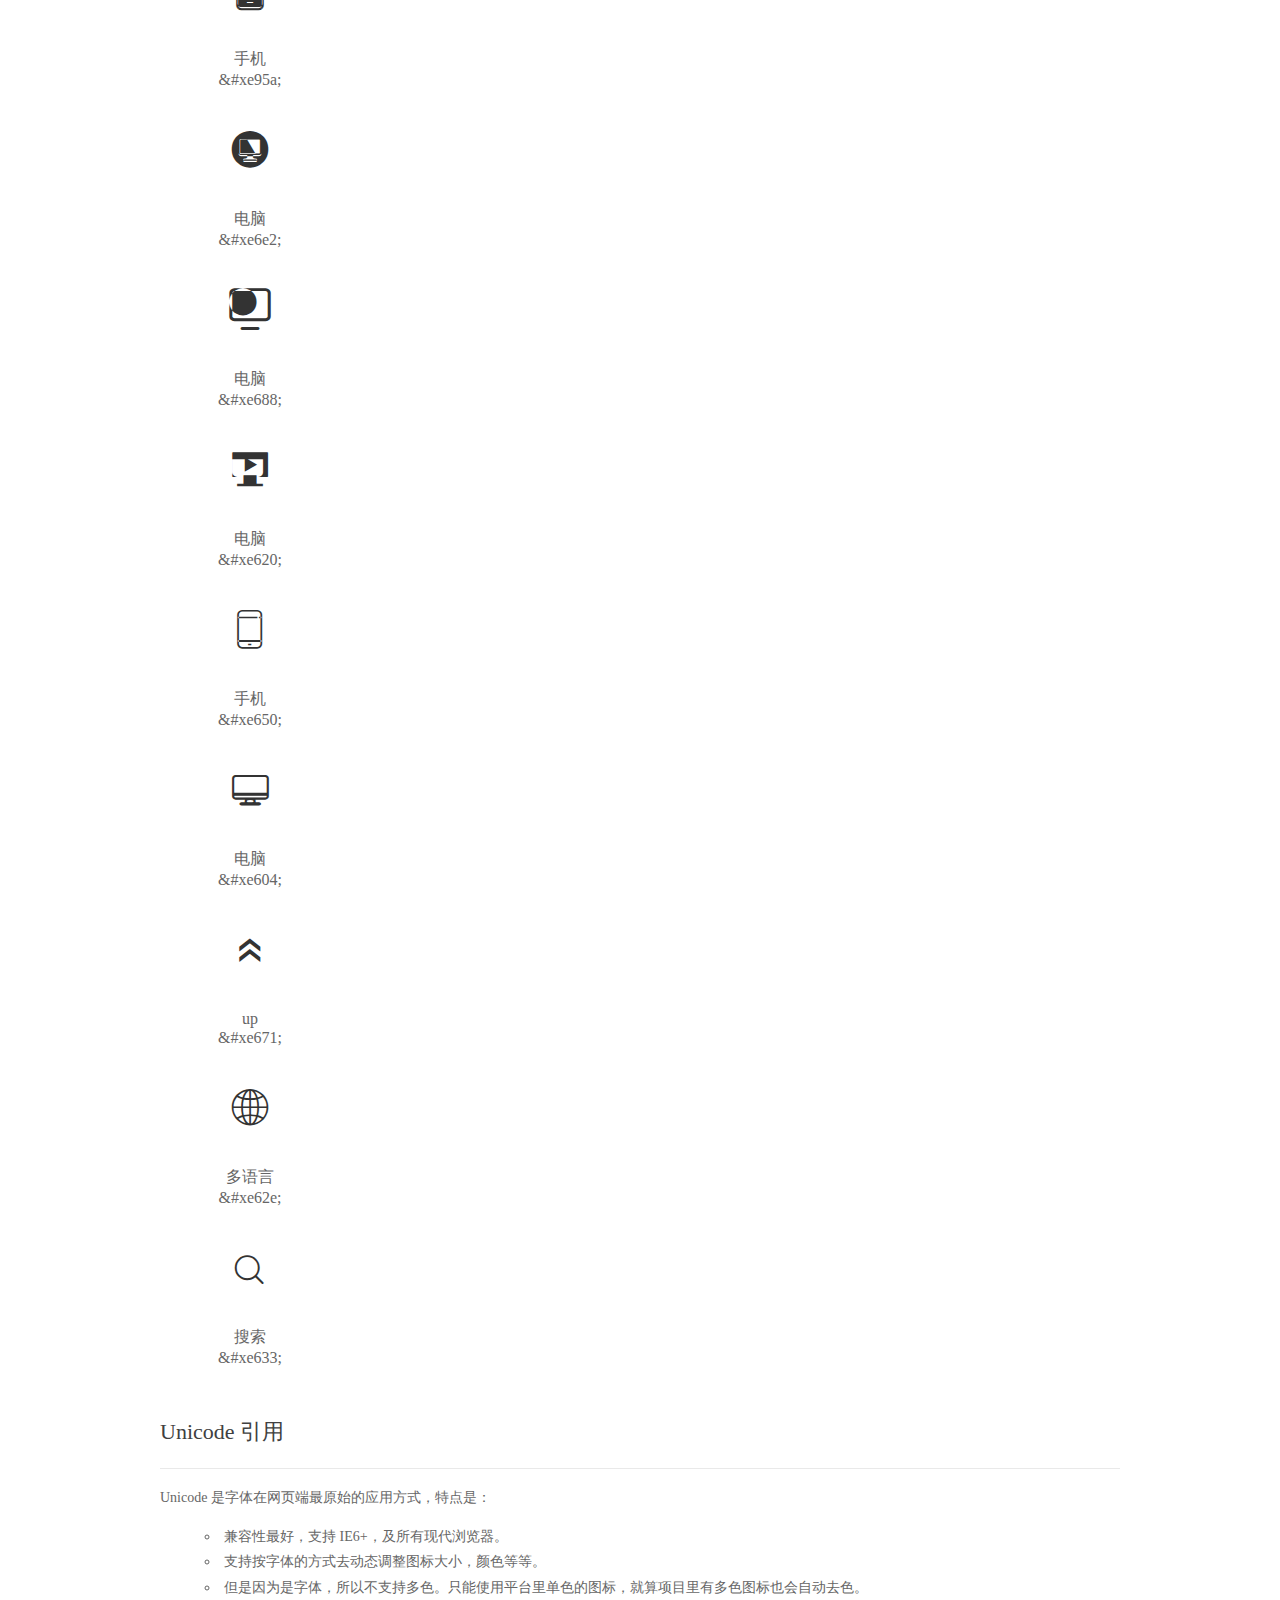
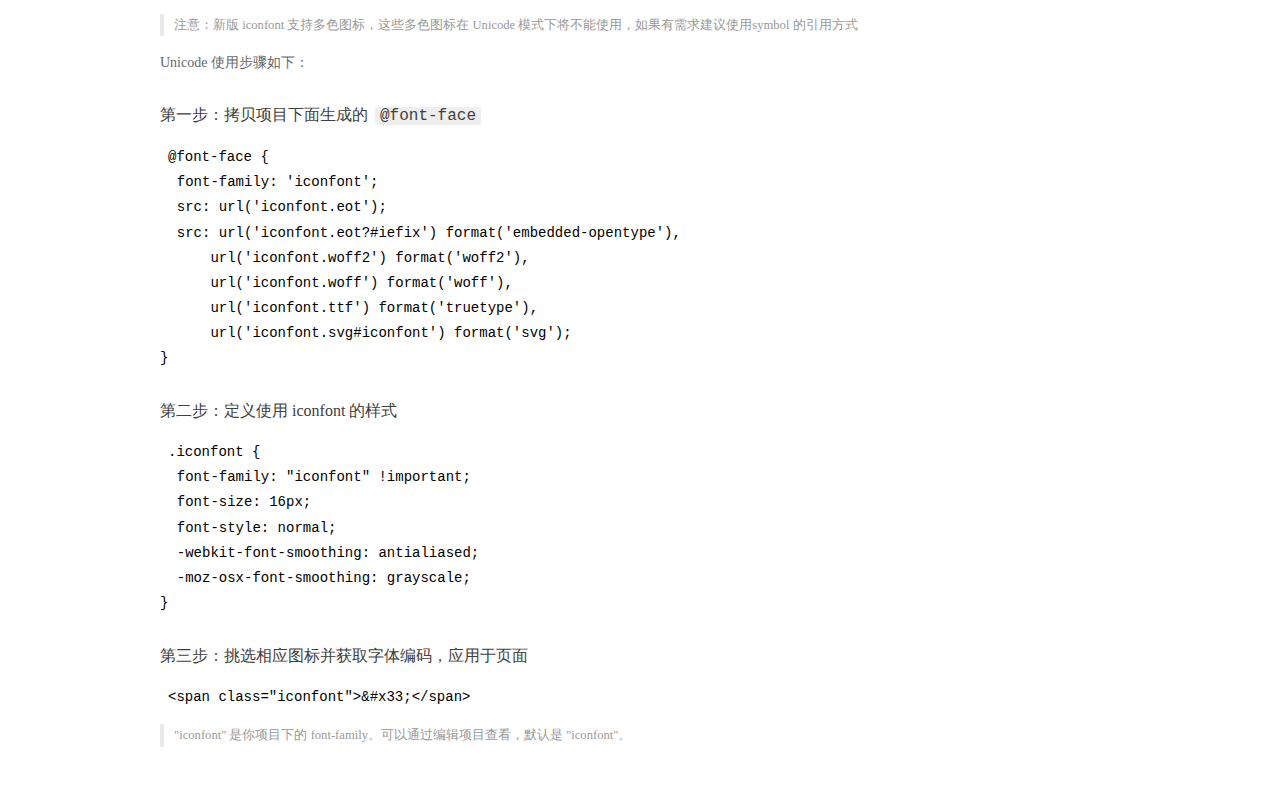
==== commit 5022c232: "替换图标" ====
--- a/nova-free/assets/fonts/demo_index.html
+++ b/nova-free/assets/fonts/demo_index.html
@@ -31,6 +31,24 @@
           <ul class="icon_lists dib-box">
           
             <li class="dib">
+              <span class="icon iconfont">&#xe63e;</span>
+                <div class="name">邮箱</div>
+                <div class="code-name">&amp;#xe63e;</div>
+              </li>
+          
+            <li class="dib">
+              <span class="icon iconfont">&#xe677;</span>
+                <div class="name">github</div>
+                <div class="code-name">&amp;#xe677;</div>
+              </li>
+          
+            <li class="dib">
+              <span class="icon iconfont">&#xe953;</span>
+                <div class="name">facebook</div>
+                <div class="code-name">&amp;#xe953;</div>
+              </li>
+          
+            <li class="dib">
               <span class="icon iconfont">&#xe634;</span>
                 <div class="name">windows</div>
                 <div class="code-name">&amp;#xe634;</div>
@@ -165,6 +183,33 @@
         <ul class="icon_lists dib-box">
           
           <li class="dib">
+            <span class="icon iconfont icon-youxiang"></span>
+            <div class="name">
+              邮箱
+            </div>
+            <div class="code-name">.icon-youxiang
+            </div>
+          </li>
+          
+          <li class="dib">
+            <span class="icon iconfont icon-github"></span>
+            <div class="name">
+              github
+            </div>
+            <div class="code-name">.icon-github
+            </div>
+          </li>
+          
+          <li class="dib">
+            <span class="icon iconfont icon-facebook"></span>
+            <div class="name">
+              facebook
+            </div>
+            <div class="code-name">.icon-facebook
+            </div>
+          </li>
+          
+          <li class="dib">
             <span class="icon iconfont icon-windows"></span>
             <div class="name">
               windows
@@ -321,6 +366,30 @@
           
             <li class="dib">
                 <svg class="icon svg-icon" aria-hidden="true">
+                  <use xlink:href="#icon-youxiang"></use>
+                </svg>
+                <div class="name">邮箱</div>
+                <div class="code-name">#icon-youxiang</div>
+            </li>
+          
+            <li class="dib">
+                <svg class="icon svg-icon" aria-hidden="true">
+                  <use xlink:href="#icon-github"></use>
+                </svg>
+                <div class="name">github</div>
+                <div class="code-name">#icon-github</div>
+            </li>
+          
+            <li class="dib">
+                <svg class="icon svg-icon" aria-hidden="true">
+                  <use xlink:href="#icon-facebook"></use>
+                </svg>
+                <div class="name">facebook</div>
+                <div class="code-name">#icon-facebook</div>
+            </li>
+          
+            <li class="dib">
+                <svg class="icon svg-icon" aria-hidden="true">
                   <use xlink:href="#icon-windows"></use>
                 </svg>
                 <div class="name">windows</div>
--- a/nova-free/assets/fonts/iconfont.css
+++ b/nova-free/assets/fonts/iconfont.css
@@ -1,10 +1,10 @@
 @font-face {font-family: "iconfont";
-  src: url('iconfont.eot?t=1598520918054'); /* IE9 */
-  src: url('iconfont.eot?t=1598520918054#iefix') format('embedded-opentype'), /* IE6-IE8 */
-  url('[data-uri]') format('woff2'),
-  url('iconfont.woff?t=1598520918054') format('woff'),
-  url('iconfont.ttf?t=1598520918054') format('truetype'), /* chrome, firefox, opera, Safari, Android, iOS 4.2+ */
-  url('iconfont.svg?t=1598520918054#iconfont') format('svg'); /* iOS 4.1- */
+  src: url('iconfont.eot?t=1598799391273'); /* IE9 */
+  src: url('iconfont.eot?t=1598799391273#iefix') format('embedded-opentype'), /* IE6-IE8 */
+  url('[data-uri]') format('woff2'),
+  url('iconfont.woff?t=1598799391273') format('woff'),
+  url('iconfont.ttf?t=1598799391273') format('truetype'), /* chrome, firefox, opera, Safari, Android, iOS 4.2+ */
+  url('iconfont.svg?t=1598799391273#iconfont') format('svg'); /* iOS 4.1- */
 }
 
 .iconfont {
@@ -13,6 +13,18 @@
   font-style: normal;
   -webkit-font-smoothing: antialiased;
   -moz-osx-font-smoothing: grayscale;
+}
+
+.icon-youxiang:before {
+  content: "\e63e";
+}
+
+.icon-github:before {
+  content: "\e677";
+}
+
+.icon-facebook:before {
+  content: "\e953";
 }
 
 .icon-windows:before {
